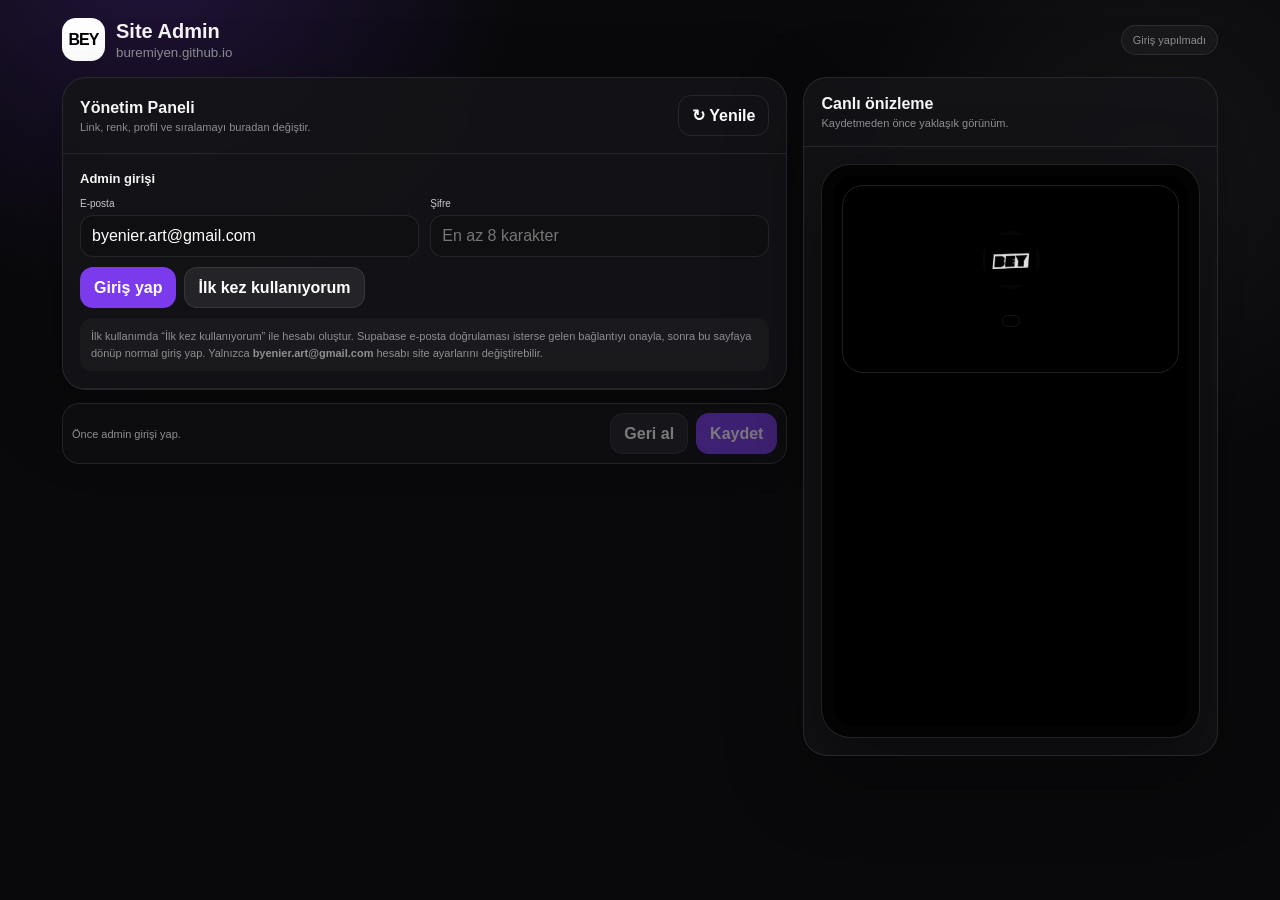
==== admin/index.html @ 0c12de55 "Add secure self-service portfolio admin panel" ====
<!doctype html>
<html lang="tr">
<head>
<meta charset="utf-8">
<meta name="viewport" content="width=device-width,initial-scale=1,viewport-fit=cover">
<meta name="theme-color" content="#09090b">
<title>BEY Admin</title>
<style>
:root{--bg:#09090b;--panel:#151518;--line:rgba(255,255,255,.09);--text:#f5f5f7;--muted:#8e8e93;--accent:#7c3aed;--ok:#30d158;--danger:#ff453a}
*{box-sizing:border-box;-webkit-tap-highlight-color:transparent}
html,body{margin:0;background:var(--bg);color:var(--text);font-family:-apple-system,BlinkMacSystemFont,"SF Pro Display","SF Pro Text","Helvetica Neue",Arial,sans-serif}
body{min-height:100svh;background:radial-gradient(circle at 12% -8%,rgba(124,58,237,.22),transparent 25%),radial-gradient(circle at 90% 18%,rgba(255,255,255,.05),transparent 22%),var(--bg);-webkit-font-smoothing:antialiased}
button,input,select{font:inherit}button{cursor:pointer}.shell{width:min(1180px,100%);margin:0 auto;padding:18px 12px 60px}
.top{display:flex;justify-content:space-between;gap:12px;align-items:center;margin-bottom:16px}.brand{display:flex;align-items:center;gap:11px}.mark{width:43px;height:43px;border-radius:14px;background:#fff;color:#000;display:grid;place-items:center;font-weight:900;letter-spacing:-.06em}.brand h1{margin:0;font-size:20px}.brand small{display:block;color:var(--muted);margin-top:2px}.pill{padding:8px 11px;border:1px solid var(--line);border-radius:999px;background:rgba(255,255,255,.04);font-size:11px;color:var(--muted)}.pill.ok{color:#b5f6c6;border-color:rgba(48,209,88,.28);background:rgba(48,209,88,.08)}
.layout{display:grid;grid-template-columns:minmax(0,1.4fr) minmax(320px,.8fr);gap:16px;align-items:start}.panel{background:rgba(21,21,24,.9);backdrop-filter:blur(20px);border:1px solid var(--line);border-radius:24px;overflow:hidden;box-shadow:0 24px 80px rgba(0,0,0,.28)}.head{padding:17px;border-bottom:1px solid var(--line);display:flex;justify-content:space-between;gap:10px;align-items:center}.head h2{font-size:16px;margin:0}.head p{font-size:11px;color:var(--muted);margin:4px 0 0}.sec{padding:17px;border-bottom:1px solid var(--line)}.sec:last-child{border-bottom:0}.sec h3{margin:0 0 12px;font-size:13px}
label{display:block;font-size:10px;color:#c7c7cc;margin-bottom:6px}.g2{display:grid;grid-template-columns:1fr 1fr;gap:11px}.g3{display:grid;grid-template-columns:1fr 1fr 1fr;gap:11px}
input[type=text],input[type=url],input[type=password],select{width:100%;height:42px;border:1px solid var(--line);border-radius:13px;background:#0f0f12;color:#fff;padding:0 11px;outline:none}input:focus,select:focus{border-color:#7c3aed;box-shadow:0 0 0 3px rgba(124,58,237,.12)}input[type=color]{width:100%;height:42px;border:1px solid var(--line);border-radius:13px;background:#0f0f12;padding:5px}
.btn{min-height:41px;border:1px solid var(--line);border-radius:13px;background:#232328;color:#fff;padding:0 13px;font-weight:650}.btn.primary{background:var(--accent);border-color:transparent}.btn.ghost{background:transparent}.btn.danger{color:#ffaaa5}.btn:disabled{opacity:.45;cursor:not-allowed}.authbox{display:grid;gap:10px}.auth-actions{display:flex;gap:8px;flex-wrap:wrap}.notice{font-size:11px;line-height:1.5;color:var(--muted);background:rgba(255,255,255,.035);padding:10px 11px;border-radius:12px}
.cards{display:grid;gap:10px}.edit-card{border:1px solid var(--line);border-radius:17px;background:#101013;overflow:hidden}.card-head{display:flex;align-items:center;justify-content:space-between;padding:11px;border-bottom:1px solid var(--line);gap:9px}.card-name{display:flex;align-items:center;gap:9px;min-width:0}.swatch{width:27px;height:27px;border-radius:8px;border:1px solid rgba(255,255,255,.15)}.card-name strong{font-size:12px;white-space:nowrap;overflow:hidden;text-overflow:ellipsis}.mini{display:flex;gap:5px}.iconbtn{width:33px;height:33px;border:1px solid var(--line);border-radius:10px;background:#1c1c20;color:#fff}.iconbtn.danger{color:#ff8c86}.card-body{padding:11px;display:grid;gap:10px}.toggle{display:flex;justify-content:space-between;align-items:center;font-size:11px;color:#c7c7cc}.toggle input{width:19px;height:19px}.add{width:100%;height:46px;margin-top:10px;border:1px dashed rgba(255,255,255,.2);border-radius:15px;background:transparent;color:#c7c7cc}
.preview{position:sticky;top:12px}.phone{padding:11px;border-radius:29px;background:#030303;border:1px solid rgba(255,255,255,.12);box-shadow:0 30px 80px rgba(0,0,0,.45)}.screen{min-height:550px;border-radius:21px;overflow:hidden;background:#000;padding:9px}.p-profile{min-height:188px;border-radius:21px;border:1px solid rgba(255,255,255,.12);display:flex;align-items:center;justify-content:center;flex-direction:column;text-align:center;padding:16px}.p-logo{width:58px;height:58px;border-radius:50%;overflow:hidden;background:#050506;display:grid;place-items:center;margin-bottom:11px}.p-logo img{width:86%}.p-profile h4{font-size:19px;margin:0;letter-spacing:-.04em}.p-profile p{font-size:8px;opacity:.72;margin:7px 0 0}.p-chip{font-size:7px;margin-top:8px;padding:5px 8px;border:1px solid rgba(255,255,255,.12);border-radius:999px;opacity:.65}.p-cards{position:relative;margin-top:-17px;min-height:305px}.p-card{position:absolute;left:0;right:0;height:68px;border-radius:16px;border:1px solid rgba(255,255,255,.12);padding:0 10px 9px;display:flex;align-items:flex-end;box-shadow:0 10px 25px rgba(0,0,0,.3)}.p-card strong{font-size:9px}.p-card small{display:block;font-size:7px;opacity:.7;margin-top:2px}.p-foot{display:flex;justify-content:space-between;font-size:7px;color:#555;padding:8px 2px 0}
.savebar{position:sticky;bottom:8px;margin-top:13px;border:1px solid var(--line);border-radius:17px;background:rgba(15,15,18,.9);backdrop-filter:blur(18px);padding:9px;display:flex;justify-content:space-between;align-items:center;gap:10px}.msg{font-size:11px;color:var(--muted)}.hidden{display:none!important}
@media(max-width:850px){.layout{grid-template-columns:1fr}.preview{position:static}.phone{max-width:430px;margin:auto}}
@media(max-width:560px){.shell{padding:10px 8px 40px}.g2,.g3{grid-template-columns:1fr}.panel{border-radius:20px}.sec{padding:13px}.savebar{bottom:5px;align-items:stretch;flex-direction:column}.savebar .btn{width:100%}}
</style>
</head>
<body>
<div class="shell">
<header class="top"><div class="brand"><div class="mark">BEY</div><div><h1>Site Admin</h1><small>buremiyen.github.io</small></div></div><div class="pill" id="authState">Giriş yapılmadı</div></header>

<div class="layout">
<div>
<section class="panel">
<div class="head"><div><h2>Yönetim Paneli</h2><p>Link, renk, profil ve sıralamayı buradan değiştir.</p></div><button class="btn ghost" id="reload">↻ Yenile</button></div>

<div class="sec" id="loginSec">
<h3>Admin girişi</h3>
<div class="authbox">
<div class="g2"><div><label>E-posta</label><input id="email" type="text" value="byenier.art@gmail.com"></div><div><label>Şifre</label><input id="password" type="password" autocomplete="current-password" placeholder="En az 8 karakter"></div></div>
<div class="auth-actions"><button class="btn primary" id="login">Giriş yap</button><button class="btn" id="signup">İlk kez kullanıyorum</button></div>
<div class="notice">İlk kullanımda “İlk kez kullanıyorum” ile hesabı oluştur. Supabase e-posta doğrulaması isterse gelen bağlantıyı onayla, sonra bu sayfaya dönüp normal giriş yap. Yalnızca <b>byenier.art@gmail.com</b> hesabı site ayarlarını değiştirebilir.</div>
</div>
</div>

<div id="editor" class="hidden">
<div class="sec"><h3>Profil</h3><div class="g2">
<div><label>Ad Soyad</label><input id="profileName" type="text"></div>
<div><label>Ünvan / açıklama</label><input id="profileRole" type="text"></div>
<div><label>Rozet yazısı</label><input id="profileChip" type="text"></div>
<div><label>Logo yolu / URL</label><input id="profileLogo" type="text"></div>
</div></div>

<div class="sec"><h3>Genel görünüm</h3><div class="g3">
<div><label>Sayfa arka planı</label><input id="pageBg" type="color"></div>
<div><label>Profil rengi 1</label><input id="profileC1" type="color"></div>
<div><label>Profil rengi 2</label><input id="profileC2" type="color"></div>
</div></div>

<div class="sec"><div style="display:flex;justify-content:space-between;align-items:center;gap:10px;margin-bottom:12px"><h3 style="margin:0">Link kartları</h3><span style="font-size:10px;color:var(--muted)">↑ ↓ ile sırala</span></div><div id="cards" class="cards"></div><button id="add" class="add">＋ Yeni link kartı ekle</button></div>

<div class="sec"><h3>Alt bilgi</h3><div class="g2"><div><label>Sol metin</label><input id="footL" type="text"></div><div><label>Sağ metin</label><input id="footR" type="text"></div></div></div>
</div>
</section>

<div class="savebar"><div class="msg" id="msg">Önce admin girişi yap.</div><div style="display:flex;gap:8px"><button class="btn" id="undo" disabled>Geri al</button><button class="btn primary" id="save" disabled>Kaydet</button></div></div>
</div>

<aside class="preview"><section class="panel"><div class="head"><div><h2>Canlı önizleme</h2><p>Kaydetmeden önce yaklaşık görünüm.</p></div></div><div class="sec"><div class="phone"><div class="screen" id="screen"><div class="p-profile" id="pp"><div class="p-logo"><img id="plogo" src="../IMG_0271.jpg" alt=""></div><h4 id="pname"></h4><p id="prole"></p><div class="p-chip" id="pchip"></div></div><div id="pcards" class="p-cards"></div><div class="p-foot"><span id="pfl"></span><span id="pfr"></span></div></div></div></div></section></aside>
</div>
</div>

<script type="module">
import { createClient } from 'https://esm.sh/@supabase/supabase-js@2';
const URL='https://kaajocwjavntyxxncrkg.supabase.co';
const KEY='sb_publishable_rgiEC1gb5Plbmgg5cwRx8g_GEY1Xicq';
const ADMIN_EMAIL='byenier.art@gmail.com';
const supabase=createClient(URL,KEY);
const $=id=>document.getElementById(id);
const clone=o=>JSON.parse(JSON.stringify(o));
let config=null,original=null,session=null;

function note(t,ok=false){$('msg').textContent=t;$('msg').style.color=ok?'#8df0a8':'var(--muted)'}
function validHex(v,f='#333333'){return /^#[0-9a-f]{6}$/i.test(v||'')?v:f}

async function loadConfig(){
  const {data,error}=await supabase.from('portfolio_site_config').select('config').eq('id',1).single();
  if(error)throw error;
  config=clone(data.config);original=clone(config);fill();renderCards();preview();
}
function fill(){
  const p=config.profile||{},t=config.theme||{},f=config.footer||{};
  $('profileName').value=p.name||'';$('profileRole').value=p.role||'';$('profileChip').value=p.chip||'';$('profileLogo').value=p.logo||'IMG_0271.jpg';
  $('pageBg').value=validHex(t.pageBackground,'#000000');$('profileC1').value=validHex(t.profileColor1,'#171719');$('profileC2').value=validHex(t.profileColor2,'#080809');
  $('footL').value=f.left||'';$('footR').value=f.right||'';
}
function sync(){
  if(!config)return;config.profile=config.profile||{};config.theme=config.theme||{};config.footer=config.footer||{};
  config.profile.name=$('profileName').value.trim();config.profile.role=$('profileRole').value.trim();config.profile.chip=$('profileChip').value.trim();config.profile.logo=$('profileLogo').value.trim()||'IMG_0271.jpg';
  config.theme.pageBackground=$('pageBg').value;config.theme.profileColor1=$('profileC1').value;config.theme.profileColor2=$('profileC2').value;
  config.footer.left=$('footL').value;config.footer.right=$('footR').value;
}
function field(name,input){const d=document.createElement('div'),l=document.createElement('label');l.textContent=name;d.append(l,input);return d}
function row2(a,b){const d=document.createElement('div');d.className='g2';d.append(a,b);return d}
function txt(v,fn,type='text'){const i=document.createElement('input');i.type=type;i.value=v||'';i.oninput=()=>{fn(i.value);preview()};return i}
function col(v,fn){const i=document.createElement('input');i.type='color';i.value=validHex(v);i.oninput=()=>{fn(i.value);preview()};return i}
function icons(v,fn){const s=document.createElement('select');['link','behance','linkedin','instagram','github','pinterest','youtube','tiktok','email','cv'].forEach(x=>{const o=document.createElement('option');o.value=x;o.textContent=x[0].toUpperCase()+x.slice(1);s.append(o)});s.value=v||'link';s.onchange=()=>{fn(s.value);preview()};return s}
function mini(t,fn,danger=false){const b=document.createElement('button');b.className='iconbtn'+(danger?' danger':'');b.type='button';b.textContent=t;b.onclick=fn;return b}

function renderCards(){
  const host=$('cards');host.innerHTML='';
  (config.cards||[]).forEach((it,i)=>{
    const box=document.createElement('div');box.className='edit-card';
    const hd=document.createElement('div');hd.className='card-head';
    const left=document.createElement('div');left.className='card-name';const sw=document.createElement('div');sw.className='swatch';sw.style.background='linear-gradient(145deg,'+(it.color1||'#333')+','+(it.color2||'#111')+')';const st=document.createElement('strong');st.textContent=it.label||'Yeni Link';left.append(sw,st);
    const ma=document.createElement('div');ma.className='mini';ma.append(mini('↑',()=>move(i,-1)),mini('↓',()=>move(i,1)),mini('×',()=>remove(i),true));hd.append(left,ma);
    const bd=document.createElement('div');bd.className='card-body';
    bd.append(row2(field('Başlık',txt(it.label,v=>{it.label=v;st.textContent=v||'Yeni Link'})),field('Alt yazı / kullanıcı adı',txt(it.subtitle,v=>it.subtitle=v))));
    bd.append(field('Bağlantı',txt(it.url,v=>it.url=v,'url')));
    const g=document.createElement('div');g.className='g3';
    g.append(field('İkon',icons(it.icon,v=>it.icon=v)),field('Renk 1',col(it.color1,v=>{it.color1=v;sw.style.background='linear-gradient(145deg,'+v+','+(it.color2||v)+')'})),field('Renk 2',col(it.color2,v=>{it.color2=v;sw.style.background='linear-gradient(145deg,'+(it.color1||v)+','+v+')'})));bd.append(g);
    if(it.type==='cv'){const a=it.actions||(it.actions=[{label:'Türkçe CV ↗',url:'cv-tr.html'},{label:'English CV ↗',url:'cv-en.html'}]);bd.append(row2(field('Türkçe CV',txt(a[0]?.url||'cv-tr.html',v=>{if(a[0])a[0].url=v})),field('English CV',txt(a[1]?.url||'cv-en.html',v=>{if(a[1])a[1].url=v}))))}
    const tg=document.createElement('div');tg.className='toggle';const span=document.createElement('span');span.textContent='Kart sitede görünsün';const ck=document.createElement('input');ck.type='checkbox';ck.checked=it.enabled!==false;ck.onchange=()=>{it.enabled=ck.checked;preview()};tg.append(span,ck);bd.append(tg);
    box.append(hd,bd);host.append(box);
  });
}
function move(i,d){const n=i+d;if(n<0||n>=config.cards.length)return;[config.cards[i],config.cards[n]]=[config.cards[n],config.cards[i]];renderCards();preview()}
function remove(i){if(!confirm('Bu kart silinsin mi?'))return;config.cards.splice(i,1);renderCards();preview()}
function add(){config.cards.push({id:'link-'+Date.now(),label:'Yeni Link',subtitle:'@kullanici',url:'https://',icon:'link',color1:'#7c3aed',color2:'#312e81',textColor:'#ffffff',enabled:true});renderCards();preview()}

function preview(){
  if(!config)return;sync();const p=config.profile||{},t=config.theme||{};
  $('screen').style.background=t.pageBackground||'#000';$('pp').style.background='linear-gradient(145deg,'+(t.profileColor1||'#171719')+','+(t.profileColor2||'#080809')+')';
  $('pname').textContent=p.name||'';$('prole').textContent=p.role||'';$('pchip').textContent=p.chip||'';$('pchip').style.display=p.chip?'block':'none';
  const logo=p.logo||'IMG_0271.jpg';$('plogo').src=/^(https?:|data:|\/)/.test(logo)?logo:'../'+logo;
  const h=$('pcards');h.innerHTML='';(config.cards||[]).filter(x=>x.enabled!==false).forEach((it,i)=>{const d=document.createElement('div');d.className='p-card';d.style.top=(i*36)+'px';d.style.zIndex=99-i;d.style.background='linear-gradient(145deg,'+(it.color1||'#333')+','+(it.color2||'#111')+')';d.style.color=it.textColor||'#fff';const x=document.createElement('div'),s=document.createElement('strong'),sm=document.createElement('small');s.textContent=it.label||'Link';sm.textContent=it.subtitle||'';x.append(s,sm);d.append(x);h.append(d)});
  $('pfl').textContent=config.footer?.left||'';$('pfr').textContent=config.footer?.right||'';
}
async function refreshSessionUI(){
  const {data}=await supabase.auth.getSession();session=data.session;
  const allowed=session?.user?.email?.toLowerCase()===ADMIN_EMAIL;
  $('authState').textContent=allowed?'● Admin bağlı':'Giriş yapılmadı';$('authState').classList.toggle('ok',!!allowed);
  $('loginSec').classList.toggle('hidden',!!allowed);$('editor').classList.toggle('hidden',!allowed);$('save').disabled=!allowed;$('undo').disabled=!allowed;
  if(allowed){await loadConfig();note('Hazır. Değişiklikleri kaydedebilirsin.',true)}
}
async function login(){
  const email=$('email').value.trim().toLowerCase(),password=$('password').value;
  if(email!==ADMIN_EMAIL){note('Bu e-posta admin olarak yetkili değil.');return}
  const {error}=await supabase.auth.signInWithPassword({email,password});if(error){note(error.message);return}await refreshSessionUI();
}
async function signup(){
  const email=$('email').value.trim().toLowerCase(),password=$('password').value;
  if(email!==ADMIN_EMAIL){note('Yalnızca admin e-postasıyla hesap oluşturulabilir.');return}
  if(password.length<8){note('Şifre en az 8 karakter olmalı.');return}
  const {data,error}=await supabase.auth.signUp({email,password});
  if(error){note(error.message);return}
  if(data.session){await refreshSessionUI()}else note('Hesap oluşturuldu. E-postana gelen doğrulama bağlantısını onayla, sonra buraya dönüp giriş yap.',true);
}
async function save(){
  sync();$('save').disabled=true;$('save').textContent='Kaydediliyor…';
  const {error}=await supabase.from('portfolio_site_config').update({config}).eq('id',1);
  $('save').textContent='Kaydet';$('save').disabled=false;
  if(error){note(error.message);return}original=clone(config);note('Kaydedildi ✅ Ana site birkaç saniye içinde yeni ayarları gösterecek.',true);
}
function undo(){config=clone(original);fill();renderCards();preview();note('Kaydedilmemiş değişiklikler geri alındı.')}
async function reload(){try{await loadConfig();note('Canlı ayarlar yeniden yüklendi.',true)}catch(e){note(e.message)}}
['profileName','profileRole','profileChip','profileLogo','pageBg','profileC1','profileC2','footL','footR'].forEach(id=>$(id).addEventListener('input',preview));
$('login').onclick=login;$('signup').onclick=signup;$('save').onclick=save;$('undo').onclick=undo;$('reload').onclick=reload;$('add').onclick=add;
supabase.auth.onAuthStateChange(()=>refreshSessionUI());
await loadConfig().catch(e=>note(e.message));
await refreshSessionUI();
</script>
</body>
</html>
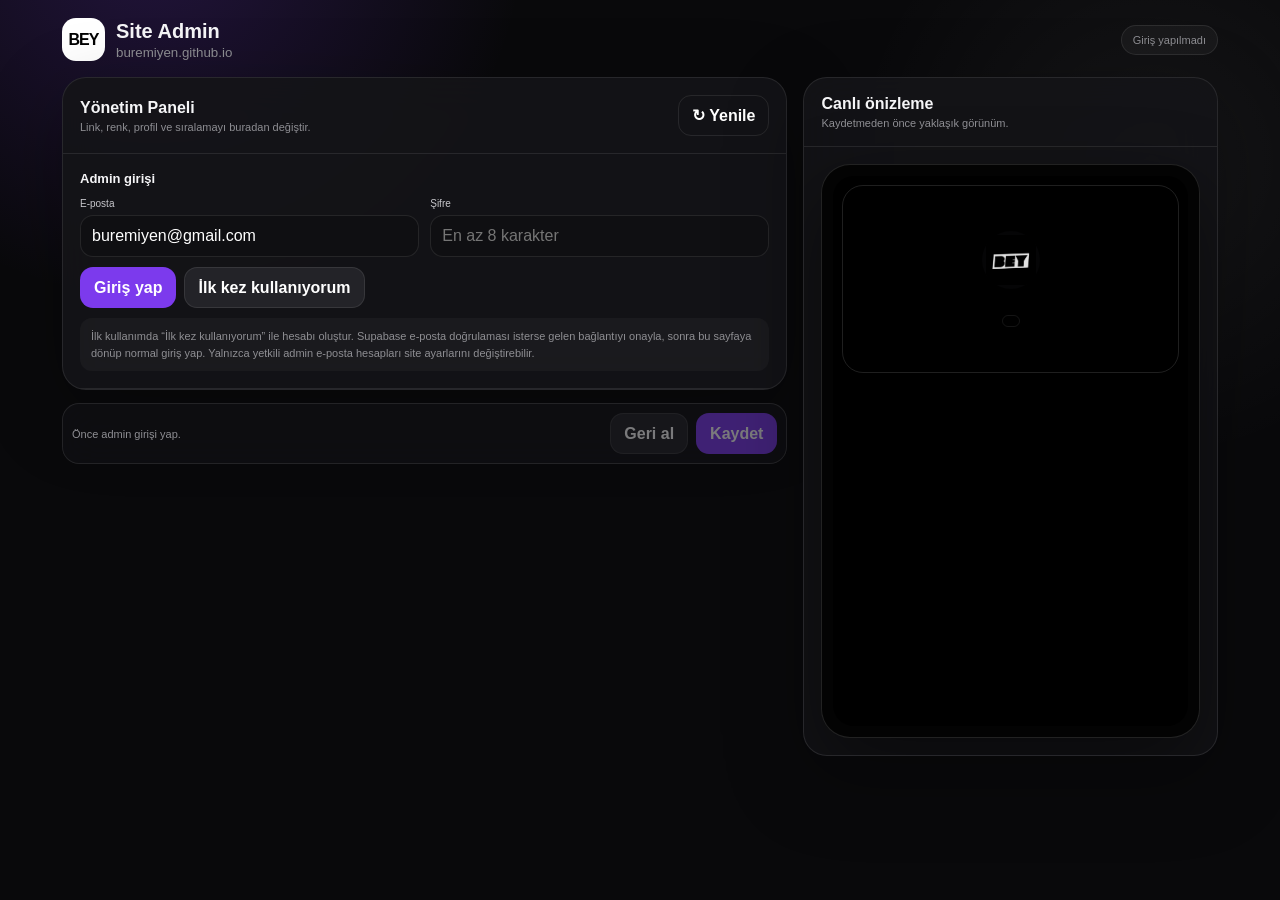
==== commit 433529d1: "Authorize buremiyen@gmail.com for site admin" ====
--- a/admin/index.html
+++ b/admin/index.html
@@ -35,9 +35,9 @@
 <div class="sec" id="loginSec">
 <h3>Admin girişi</h3>
 <div class="authbox">
-<div class="g2"><div><label>E-posta</label><input id="email" type="text" value="byenier.art@gmail.com"></div><div><label>Şifre</label><input id="password" type="password" autocomplete="current-password" placeholder="En az 8 karakter"></div></div>
+<div class="g2"><div><label>E-posta</label><input id="email" type="text" value="buremiyen@gmail.com"></div><div><label>Şifre</label><input id="password" type="password" autocomplete="current-password" placeholder="En az 8 karakter"></div></div>
 <div class="auth-actions"><button class="btn primary" id="login">Giriş yap</button><button class="btn" id="signup">İlk kez kullanıyorum</button></div>
-<div class="notice">İlk kullanımda “İlk kez kullanıyorum” ile hesabı oluştur. Supabase e-posta doğrulaması isterse gelen bağlantıyı onayla, sonra bu sayfaya dönüp normal giriş yap. Yalnızca <b>byenier.art@gmail.com</b> hesabı site ayarlarını değiştirebilir.</div>
+<div class="notice">İlk kullanımda “İlk kez kullanıyorum” ile hesabı oluştur. Supabase e-posta doğrulaması isterse gelen bağlantıyı onayla, sonra bu sayfaya dönüp normal giriş yap. Yalnızca yetkili admin e-posta hesapları site ayarlarını değiştirebilir.</div>
 </div>
 </div>
 
@@ -72,7 +72,7 @@
 import { createClient } from 'https://esm.sh/@supabase/supabase-js@2';
 const URL='https://kaajocwjavntyxxncrkg.supabase.co';
 const KEY='sb_publishable_rgiEC1gb5Plbmgg5cwRx8g_GEY1Xicq';
-const ADMIN_EMAIL='byenier.art@gmail.com';
+const ADMIN_EMAILS=['byenier.art@gmail.com','buremiyen@gmail.com'];
 const supabase=createClient(URL,KEY);
 const $=id=>document.getElementById(id);
 const clone=o=>JSON.parse(JSON.stringify(o));
@@ -136,19 +136,19 @@
 }
 async function refreshSessionUI(){
   const {data}=await supabase.auth.getSession();session=data.session;
-  const allowed=session?.user?.email?.toLowerCase()===ADMIN_EMAIL;
+  const allowed=ADMIN_EMAILS.includes(session?.user?.email?.toLowerCase());
   $('authState').textContent=allowed?'● Admin bağlı':'Giriş yapılmadı';$('authState').classList.toggle('ok',!!allowed);
   $('loginSec').classList.toggle('hidden',!!allowed);$('editor').classList.toggle('hidden',!allowed);$('save').disabled=!allowed;$('undo').disabled=!allowed;
   if(allowed){await loadConfig();note('Hazır. Değişiklikleri kaydedebilirsin.',true)}
 }
 async function login(){
   const email=$('email').value.trim().toLowerCase(),password=$('password').value;
-  if(email!==ADMIN_EMAIL){note('Bu e-posta admin olarak yetkili değil.');return}
+  if(!ADMIN_EMAILS.includes(email)){note('Bu e-posta admin olarak yetkili değil.');return}
   const {error}=await supabase.auth.signInWithPassword({email,password});if(error){note(error.message);return}await refreshSessionUI();
 }
 async function signup(){
   const email=$('email').value.trim().toLowerCase(),password=$('password').value;
-  if(email!==ADMIN_EMAIL){note('Yalnızca admin e-postasıyla hesap oluşturulabilir.');return}
+  if(!ADMIN_EMAILS.includes(email)){note('Yalnızca yetkili admin e-postasıyla hesap oluşturulabilir.');return}
   if(password.length<8){note('Şifre en az 8 karakter olmalı.');return}
   const {data,error}=await supabase.auth.signUp({email,password});
   if(error){note(error.message);return}
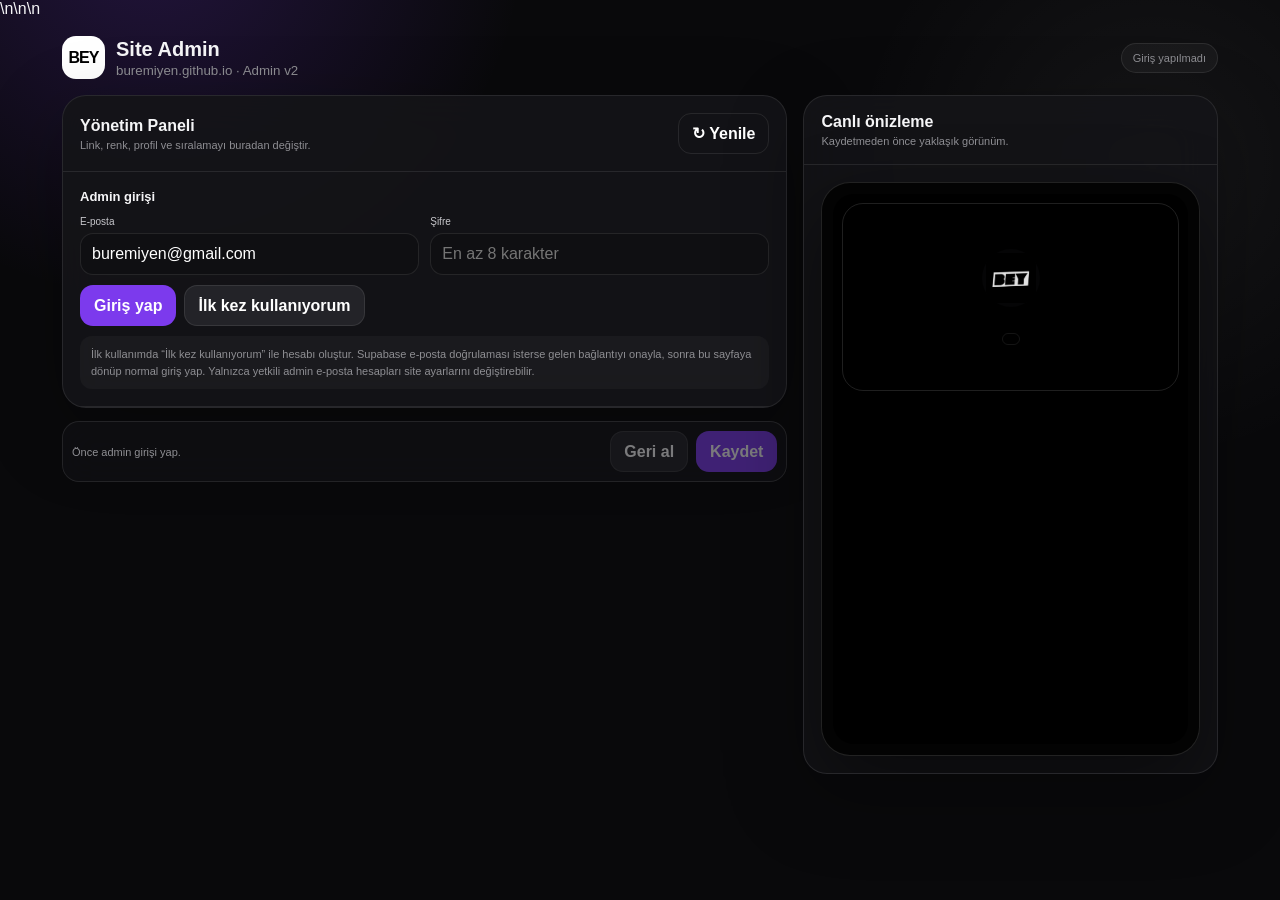
==== commit 592aeb79: "Fix admin authorization and cache for buremiyen emails" ====
--- a/admin/index.html
+++ b/admin/index.html
@@ -2,7 +2,7 @@
 <html lang="tr">
 <head>
 <meta charset="utf-8">
-<meta name="viewport" content="width=device-width,initial-scale=1,viewport-fit=cover">
+<meta name="viewport" content="width=device-width,initial-scale=1,viewport-fit=cover">\n<meta http-equiv="Cache-Control" content="no-cache, no-store, must-revalidate">\n<meta http-equiv="Pragma" content="no-cache">\n<meta http-equiv="Expires" content="0">
 <meta name="theme-color" content="#09090b">
 <title>BEY Admin</title>
 <style>
@@ -25,7 +25,7 @@
 </head>
 <body>
 <div class="shell">
-<header class="top"><div class="brand"><div class="mark">BEY</div><div><h1>Site Admin</h1><small>buremiyen.github.io</small></div></div><div class="pill" id="authState">Giriş yapılmadı</div></header>
+<header class="top"><div class="brand"><div class="mark">BEY</div><div><h1>Site Admin</h1><small>buremiyen.github.io · Admin v2</small></div></div><div class="pill" id="authState">Giriş yapılmadı</div></header>
 
 <div class="layout">
 <div>
@@ -72,7 +72,7 @@
 import { createClient } from 'https://esm.sh/@supabase/supabase-js@2';
 const URL='https://kaajocwjavntyxxncrkg.supabase.co';
 const KEY='sb_publishable_rgiEC1gb5Plbmgg5cwRx8g_GEY1Xicq';
-const ADMIN_EMAILS=['byenier.art@gmail.com','buremiyen@gmail.com'];
+const ADMIN_EMAILS=['buremiyen.art@gmail.com','buremiyen@gmail.com'];
 const supabase=createClient(URL,KEY);
 const $=id=>document.getElementById(id);
 const clone=o=>JSON.parse(JSON.stringify(o));
